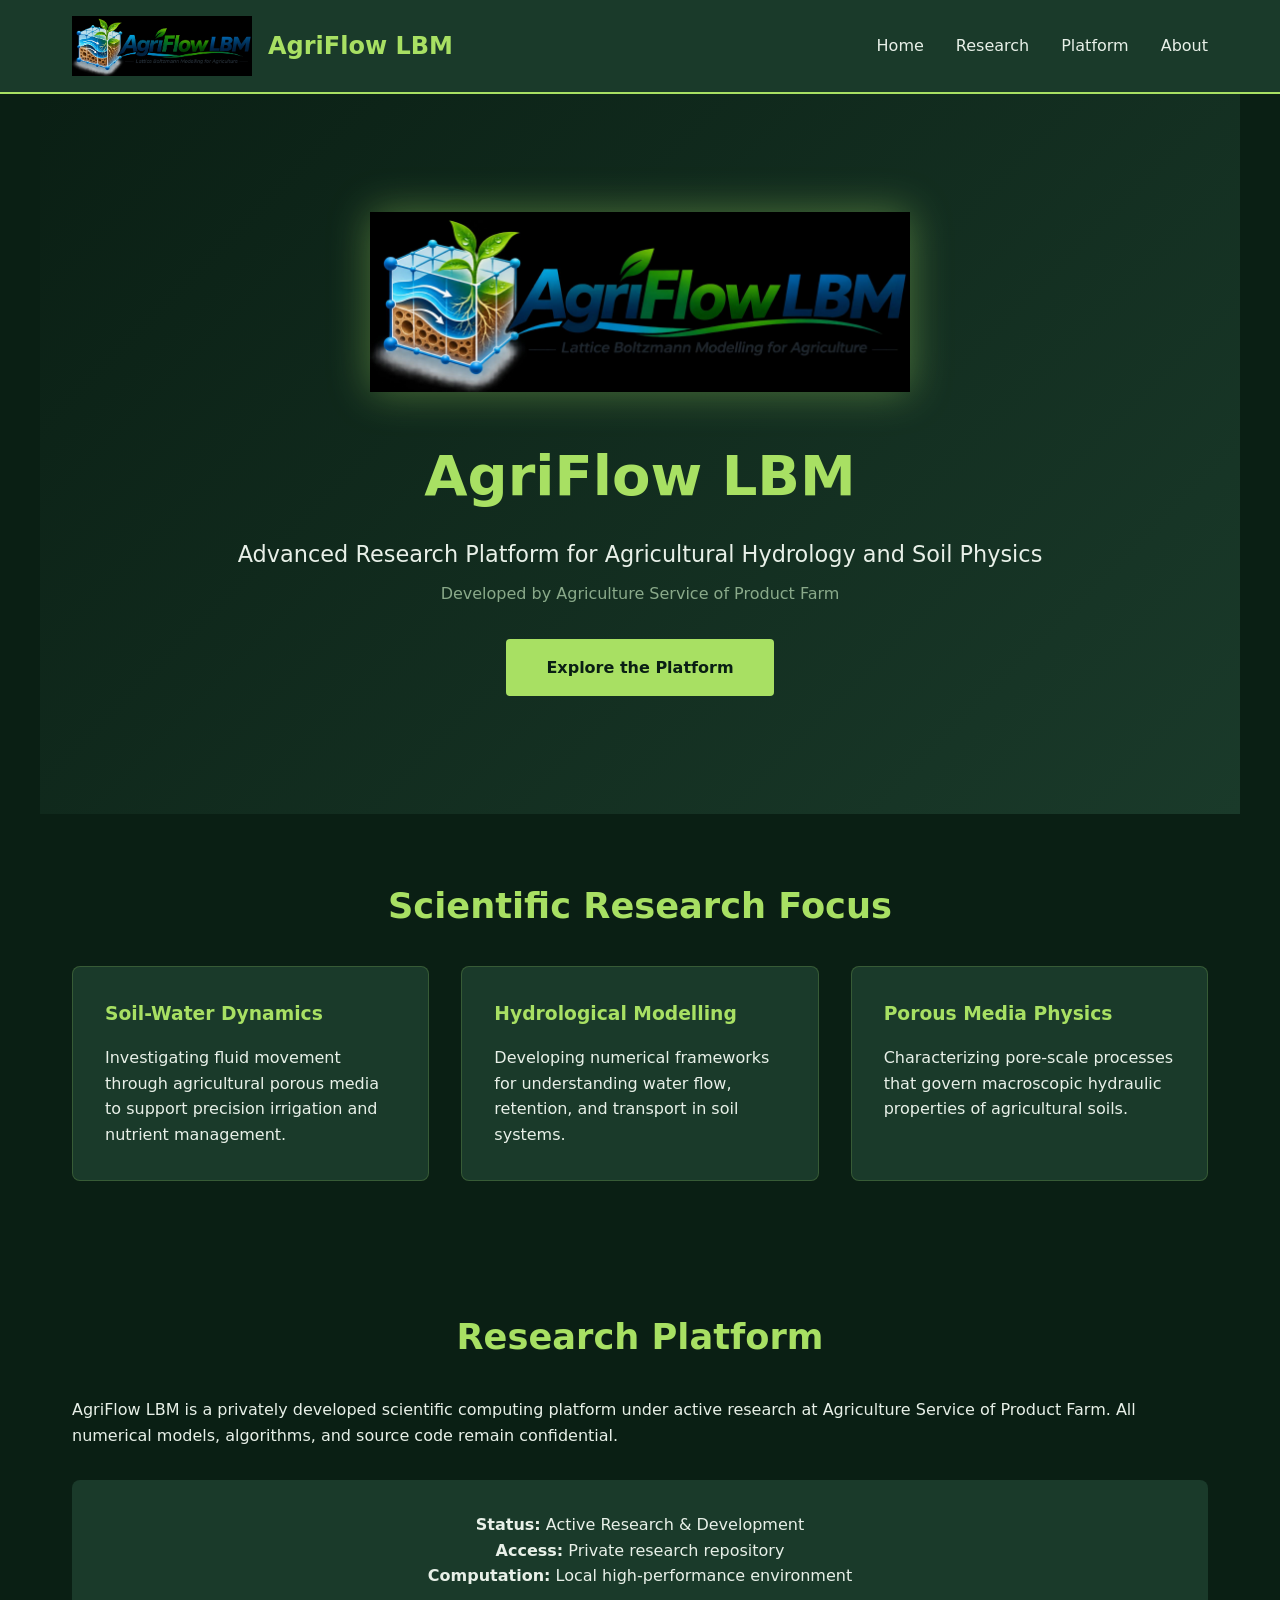
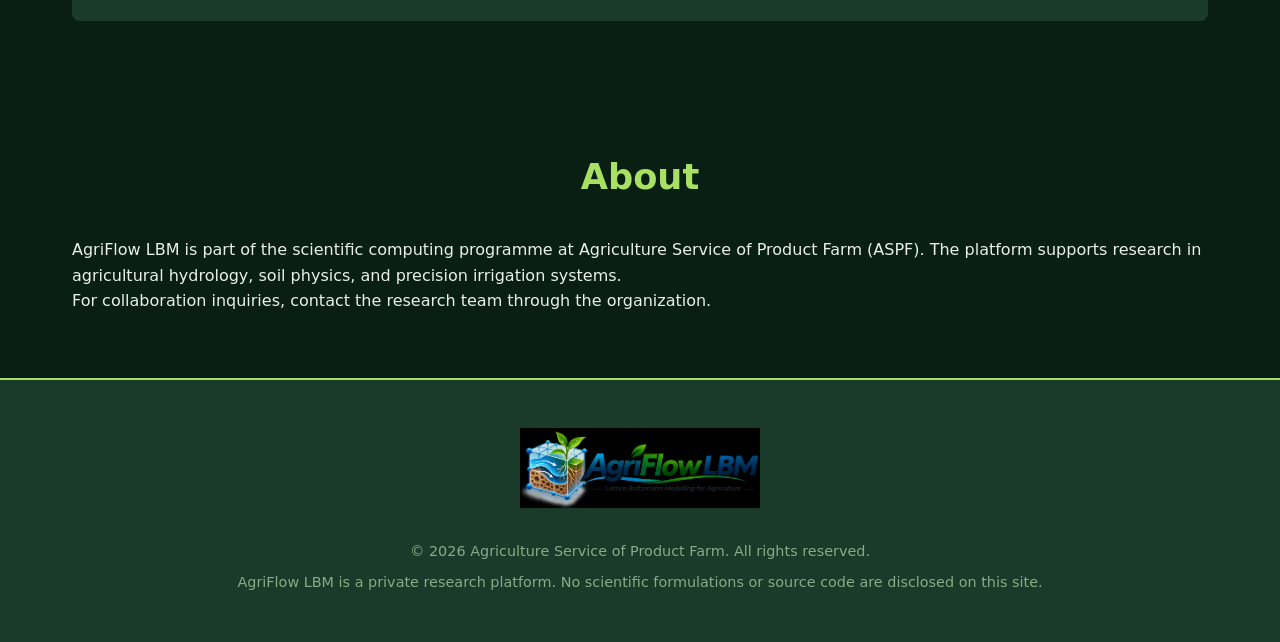
==== index.html @ 5c64d80b "Initial public research portal for AgriFlow LBM" ====
<!DOCTYPE html>
<html lang="en">
<head>
  <meta charset="UTF-8">
  <meta name="viewport" content="width=device-width, initial-scale=1.0">
  <title>AgriFlow LBM — Agricultural Hydrology Research Platform</title>
  <link rel="stylesheet" href="styles.css">
  <link rel="icon" type="image/png" href="logo.png">
</head>
<body>
  <header>
    <nav>
      <div class="logo-container">
        <img src="logo.png" alt="AgriFlow LBM Logo" class="logo">
        <span class="brand">AgriFlow LBM</span>
      </div>
      <ul>
        <li><a href="#home">Home</a></li>
        <li><a href="#research">Research</a></li>
        <li><a href="#platform">Platform</a></li>
        <li><a href="#about">About</a></li>
      </ul>
    </nav>
  </header>

  <section id="home" class="hero">
    <div class="hero-content">
      <img src="logo.png" alt="AgriFlow LBM" class="hero-logo">
      <h1>AgriFlow LBM</h1>
      <p class="tagline">Advanced Research Platform for Agricultural Hydrology and Soil Physics</p>
      <p class="subtitle">Developed by Agriculture Service of Product Farm</p>
      <a href="#platform" class="cta">Explore the Platform</a>
    </div>
  </section>

  <section id="research">
    <h2>Scientific Research Focus</h2>
    <div class="cards">
      <div class="card">
        <h3>Soil-Water Dynamics</h3>
        <p>Investigating fluid movement through agricultural porous media to support precision irrigation and nutrient management.</p>
      </div>
      <div class="card">
        <h3>Hydrological Modelling</h3>
        <p>Developing numerical frameworks for understanding water flow, retention, and transport in soil systems.</p>
      </div>
      <div class="card">
        <h3>Porous Media Physics</h3>
        <p>Characterizing pore-scale processes that govern macroscopic hydraulic properties of agricultural soils.</p>
      </div>
    </div>
  </section>

  <section id="platform">
    <h2>Research Platform</h2>
    <p>AgriFlow LBM is a privately developed scientific computing platform under active research at Agriculture Service of Product Farm. All numerical models, algorithms, and source code remain confidential.</p>
    <div class="status">
      <p><strong>Status:</strong> Active Research & Development</p>
      <p><strong>Access:</strong> Private research repository</p>
      <p><strong>Computation:</strong> Local high-performance environment</p>
    </div>
  </section>

  <section id="about">
    <h2>About</h2>
    <p>AgriFlow LBM is part of the scientific computing programme at Agriculture Service of Product Farm (ASPF). The platform supports research in agricultural hydrology, soil physics, and precision irrigation systems.</p>
    <p>For collaboration inquiries, contact the research team through the organization.</p>
  </section>

  <footer>
    <img src="logo.png" alt="ASPF" class="footer-logo">
    <p>&copy; 2026 Agriculture Service of Product Farm. All rights reserved.</p>
    <p>AgriFlow LBM is a private research platform. No scientific formulations or source code are disclosed on this site.</p>
  </footer>
</body>
</html>
---- styles.css ----
:root {
  --dark-green: #0a1f14;
  --mid-green: #1a3a2a;
  --lime: #a8e063;
  --lime-bright: #c8f07a;
  --text: #e8f0e8;
  --muted: #8aaa8a;
}

* { box-sizing: border-box; margin: 0; padding: 0; }

body {
  font-family: 'Segoe UI', system-ui, -apple-system, sans-serif;
  background: var(--dark-green);
  color: var(--text);
  line-height: 1.6;
}

header {
  background: var(--mid-green);
  position: sticky;
  top: 0;
  z-index: 100;
  border-bottom: 2px solid var(--lime);
}

nav {
  max-width: 1200px;
  margin: 0 auto;
  padding: 1rem 2rem;
  display: flex;
  justify-content: space-between;
  align-items: center;
}

.logo-container {
  display: flex;
  align-items: center;
  gap: 1rem;
}

.logo {
  height: 60px;
  width: auto;
}

.brand {
  font-size: 1.5rem;
  font-weight: 700;
  color: var(--lime);
}

nav ul {
  list-style: none;
  display: flex;
  gap: 2rem;
}

nav a {
  color: var(--text);
  text-decoration: none;
  font-weight: 500;
  transition: color 0.2s;
}

nav a:hover { color: var(--lime); }

.hero {
  min-height: 80vh;
  display: flex;
  align-items: center;
  justify-content: center;
  text-align: center;
  background: linear-gradient(135deg, var(--dark-green) 0%, var(--mid-green) 100%);
  padding: 4rem 2rem;
}

.hero-logo {
  height: 180px;
  width: auto;
  margin-bottom: 2rem;
  filter: drop-shadow(0 0 20px rgba(168, 224, 99, 0.4));
}

.hero h1 {
  font-size: 3.5rem;
  color: var(--lime);
  margin-bottom: 1rem;
}

.tagline {
  font-size: 1.4rem;
  margin-bottom: 0.5rem;
}

.subtitle {
  color: var(--muted);
  margin-bottom: 2rem;
}

.cta {
  display: inline-block;
  background: var(--lime);
  color: var(--dark-green);
  padding: 1rem 2.5rem;
  border-radius: 4px;
  text-decoration: none;
  font-weight: 700;
  transition: background 0.2s;
}

.cta:hover { background: var(--lime-bright); }

section {
  max-width: 1200px;
  margin: 0 auto;
  padding: 4rem 2rem;
}

h2 {
  font-size: 2.2rem;
  color: var(--lime);
  margin-bottom: 2rem;
  text-align: center;
}

.cards {
  display: grid;
  grid-template-columns: repeat(auto-fit, minmax(280px, 1fr));
  gap: 2rem;
}

.card {
  background: var(--mid-green);
  padding: 2rem;
  border-radius: 8px;
  border: 1px solid rgba(168, 224, 99, 0.2);
}

.card h3 {
  color: var(--lime);
  margin-bottom: 1rem;
}

.status {
  background: var(--mid-green);
  padding: 2rem;
  border-radius: 8px;
  text-align: center;
  margin-top: 2rem;
}

footer {
  background: var(--mid-green);
  text-align: center;
  padding: 3rem 2rem;
  border-top: 2px solid var(--lime);
}

.footer-logo {
  height: 80px;
  margin-bottom: 1rem;
}

footer p {
  color: var(--muted);
  font-size: 0.9rem;
  margin-top: 0.5rem;
}

@media (max-width: 768px) {
  .hero h1 { font-size: 2.2rem; }
  .hero-logo { height: 120px; }
  nav ul { gap: 1rem; }
}
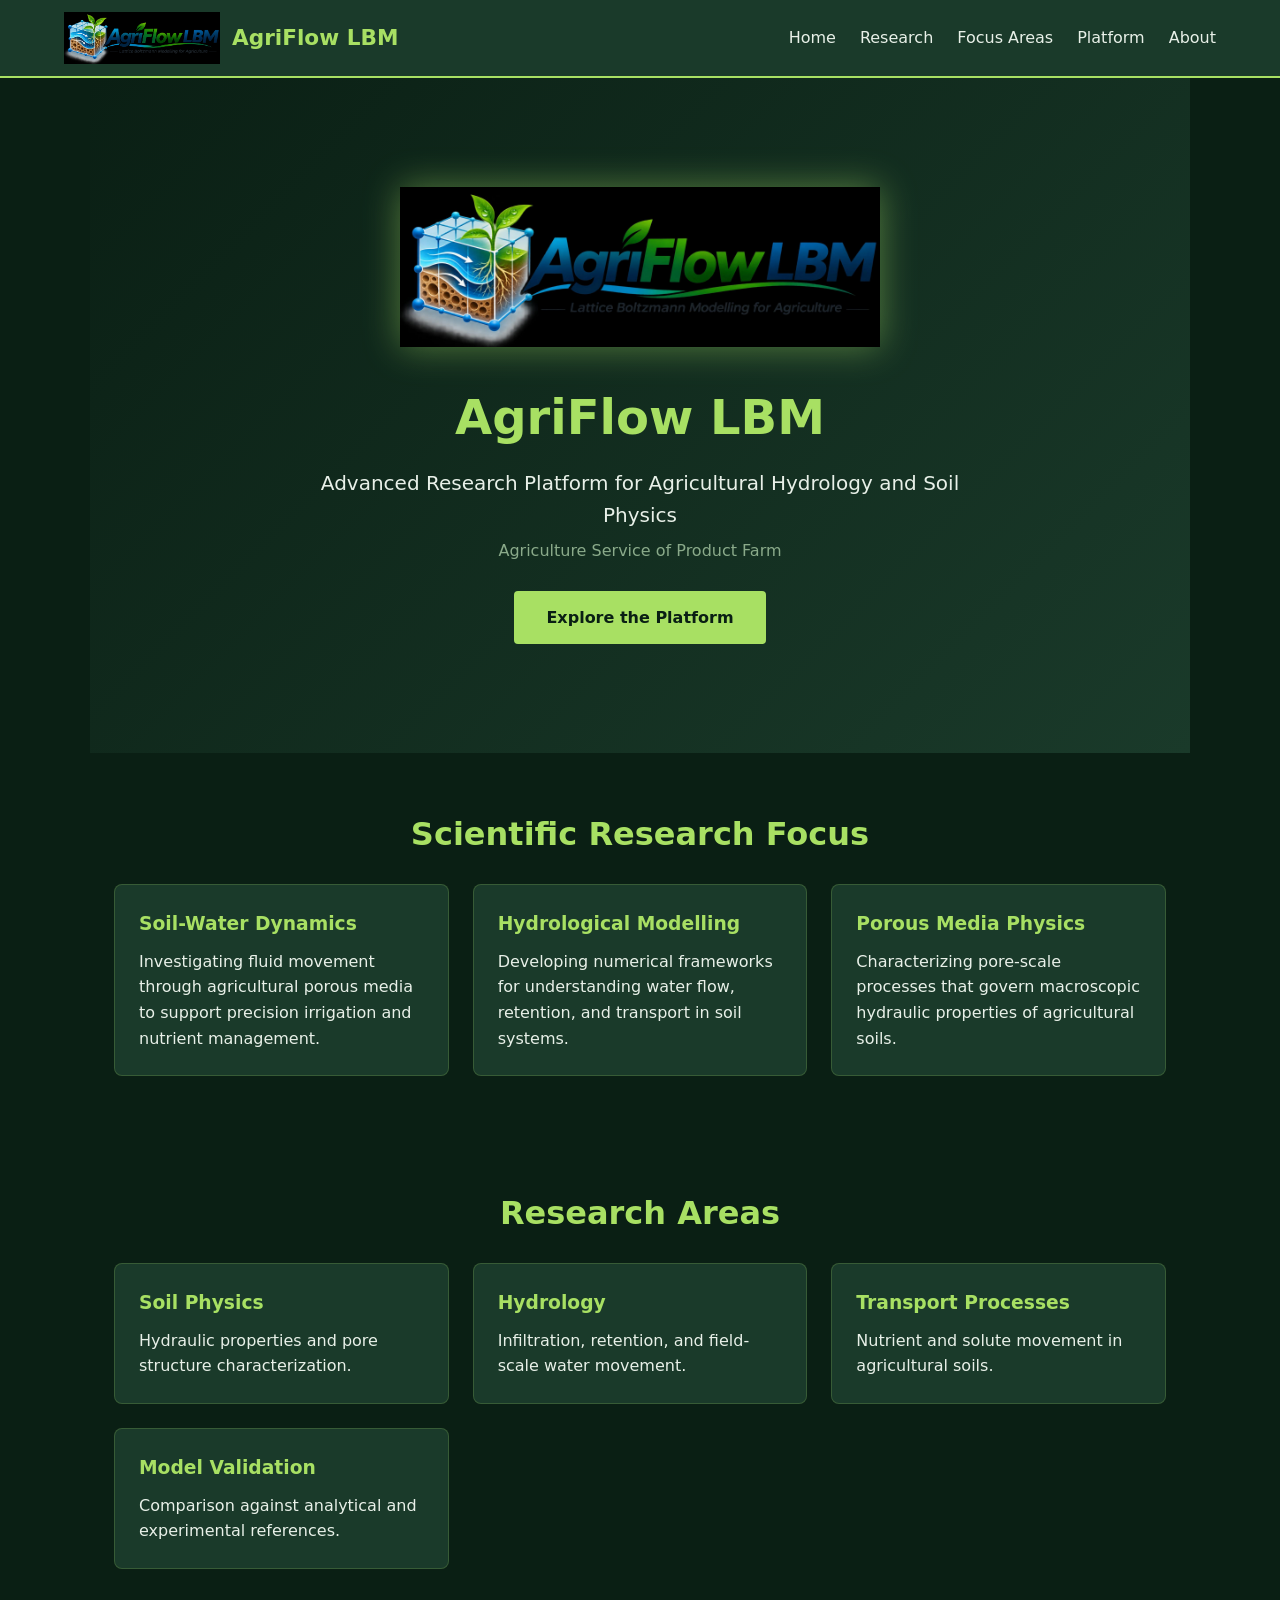
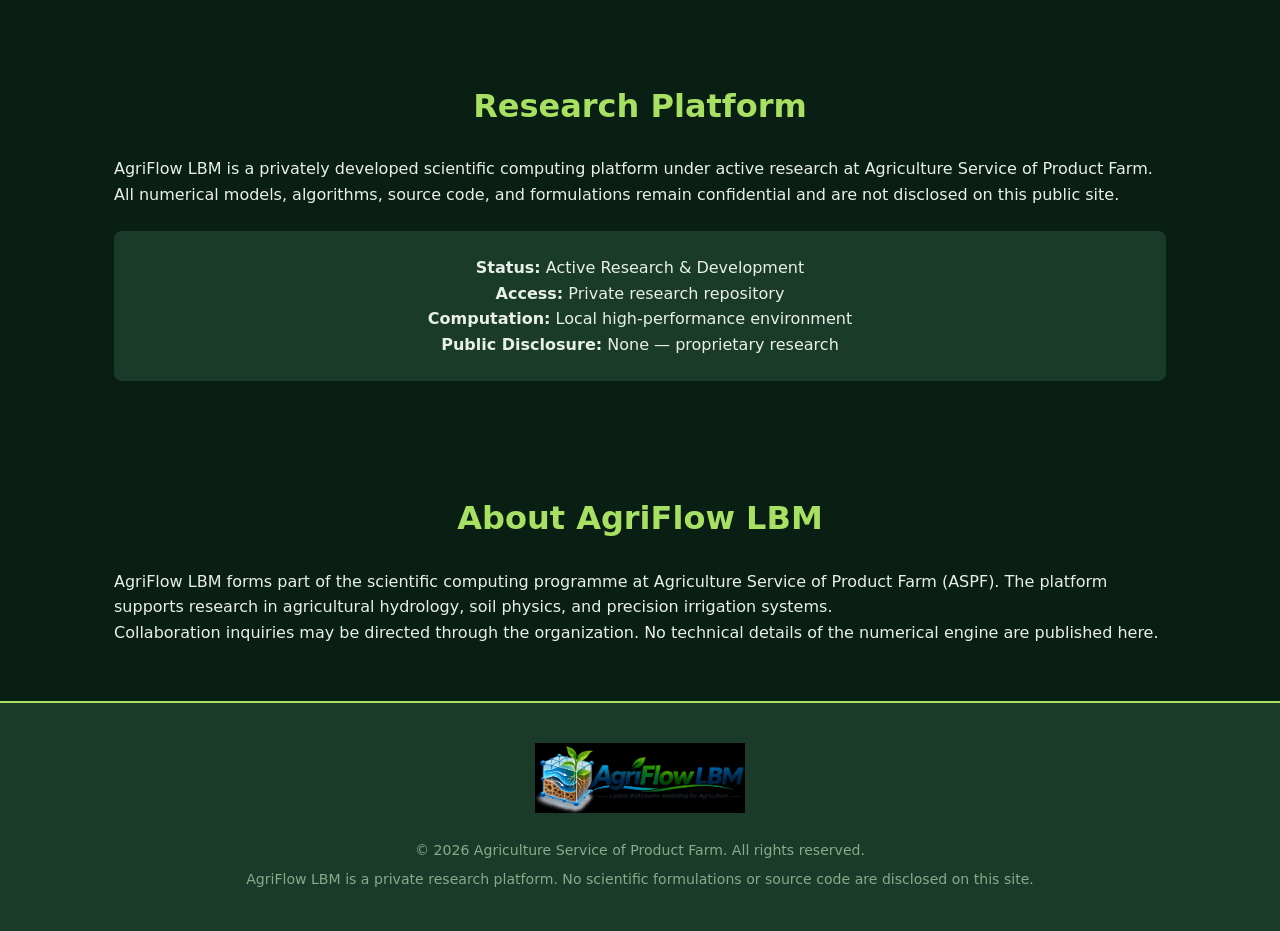
==== commit 90c38db2: "Improve public portal: more sections, mobile navigation, larger logo" ====
--- a/index.html
+++ b/index.html
@@ -3,6 +3,7 @@
 <head>
   <meta charset="UTF-8">
   <meta name="viewport" content="width=device-width, initial-scale=1.0">
+  <meta name="description" content="AgriFlow LBM — Advanced research platform for agricultural hydrology and soil physics by Agriculture Service of Product Farm.">
   <title>AgriFlow LBM — Agricultural Hydrology Research Platform</title>
   <link rel="stylesheet" href="styles.css">
   <link rel="icon" type="image/png" href="logo.png">
@@ -14,9 +15,11 @@
         <img src="logo.png" alt="AgriFlow LBM Logo" class="logo">
         <span class="brand">AgriFlow LBM</span>
       </div>
-      <ul>
+      <button class="menu-toggle" aria-label="Menu">☰</button>
+      <ul class="nav-links">
         <li><a href="#home">Home</a></li>
         <li><a href="#research">Research</a></li>
+        <li><a href="#areas">Focus Areas</a></li>
         <li><a href="#platform">Platform</a></li>
         <li><a href="#about">About</a></li>
       </ul>
@@ -28,7 +31,7 @@
       <img src="logo.png" alt="AgriFlow LBM" class="hero-logo">
       <h1>AgriFlow LBM</h1>
       <p class="tagline">Advanced Research Platform for Agricultural Hydrology and Soil Physics</p>
-      <p class="subtitle">Developed by Agriculture Service of Product Farm</p>
+      <p class="subtitle">Agriculture Service of Product Farm</p>
       <a href="#platform" class="cta">Explore the Platform</a>
     </div>
   </section>
@@ -51,26 +54,43 @@
     </div>
   </section>
 
+  <section id="areas">
+    <h2>Research Areas</h2>
+    <div class="areas-grid">
+      <div class="area"><h3>Soil Physics</h3><p>Hydraulic properties and pore structure characterization.</p></div>
+      <div class="area"><h3>Hydrology</h3><p>Infiltration, retention, and field-scale water movement.</p></div>
+      <div class="area"><h3>Transport Processes</h3><p>Nutrient and solute movement in agricultural soils.</p></div>
+      <div class="area"><h3>Model Validation</h3><p>Comparison against analytical and experimental references.</p></div>
+    </div>
+  </section>
+
   <section id="platform">
     <h2>Research Platform</h2>
-    <p>AgriFlow LBM is a privately developed scientific computing platform under active research at Agriculture Service of Product Farm. All numerical models, algorithms, and source code remain confidential.</p>
+    <p>AgriFlow LBM is a privately developed scientific computing platform under active research at Agriculture Service of Product Farm. All numerical models, algorithms, source code, and formulations remain confidential and are not disclosed on this public site.</p>
     <div class="status">
       <p><strong>Status:</strong> Active Research & Development</p>
       <p><strong>Access:</strong> Private research repository</p>
       <p><strong>Computation:</strong> Local high-performance environment</p>
+      <p><strong>Public Disclosure:</strong> None — proprietary research</p>
     </div>
   </section>
 
   <section id="about">
-    <h2>About</h2>
-    <p>AgriFlow LBM is part of the scientific computing programme at Agriculture Service of Product Farm (ASPF). The platform supports research in agricultural hydrology, soil physics, and precision irrigation systems.</p>
-    <p>For collaboration inquiries, contact the research team through the organization.</p>
+    <h2>About AgriFlow LBM</h2>
+    <p>AgriFlow LBM forms part of the scientific computing programme at Agriculture Service of Product Farm (ASPF). The platform supports research in agricultural hydrology, soil physics, and precision irrigation systems.</p>
+    <p>Collaboration inquiries may be directed through the organization. No technical details of the numerical engine are published here.</p>
   </section>
 
   <footer>
-    <img src="logo.png" alt="ASPF" class="footer-logo">
+    <img src="logo.png" alt="ASPF AgriFlow LBM" class="footer-logo">
     <p>&copy; 2026 Agriculture Service of Product Farm. All rights reserved.</p>
     <p>AgriFlow LBM is a private research platform. No scientific formulations or source code are disclosed on this site.</p>
   </footer>
+
+  <script>
+    document.querySelector('.menu-toggle').addEventListener('click', function() {
+      document.querySelector('.nav-links').classList.toggle('active');
+    });
+  </script>
 </body>
 </html>
--- a/styles.css
+++ b/styles.css
@@ -27,7 +27,7 @@
 nav {
   max-width: 1200px;
   margin: 0 auto;
-  padding: 1rem 2rem;
+  padding: 0.75rem 1.5rem;
   display: flex;
   justify-content: space-between;
   align-items: center;
@@ -36,24 +36,33 @@
 .logo-container {
   display: flex;
   align-items: center;
-  gap: 1rem;
+  gap: 0.75rem;
 }
 
 .logo {
-  height: 60px;
+  height: 52px;
   width: auto;
 }
 
 .brand {
-  font-size: 1.5rem;
+  font-size: 1.35rem;
   font-weight: 700;
   color: var(--lime);
 }
 
-nav ul {
+.menu-toggle {
+  display: none;
+  background: none;
+  border: none;
+  color: var(--lime);
+  font-size: 1.6rem;
+  cursor: pointer;
+}
+
+.nav-links {
   list-style: none;
   display: flex;
-  gap: 2rem;
+  gap: 1.5rem;
 }
 
 nav a {
@@ -66,43 +75,46 @@
 nav a:hover { color: var(--lime); }
 
 .hero {
-  min-height: 80vh;
+  min-height: 75vh;
   display: flex;
   align-items: center;
   justify-content: center;
   text-align: center;
   background: linear-gradient(135deg, var(--dark-green) 0%, var(--mid-green) 100%);
-  padding: 4rem 2rem;
+  padding: 3rem 1.5rem;
 }
 
 .hero-logo {
-  height: 180px;
+  height: 160px;
   width: auto;
-  margin-bottom: 2rem;
-  filter: drop-shadow(0 0 20px rgba(168, 224, 99, 0.4));
+  margin-bottom: 1.5rem;
+  filter: drop-shadow(0 0 18px rgba(168, 224, 99, 0.45));
 }
 
 .hero h1 {
-  font-size: 3.5rem;
+  font-size: 3rem;
   color: var(--lime);
-  margin-bottom: 1rem;
+  margin-bottom: 0.75rem;
 }
 
 .tagline {
-  font-size: 1.4rem;
-  margin-bottom: 0.5rem;
+  font-size: 1.25rem;
+  margin-bottom: 0.4rem;
+  max-width: 640px;
+  margin-left: auto;
+  margin-right: auto;
 }
 
 .subtitle {
   color: var(--muted);
-  margin-bottom: 2rem;
+  margin-bottom: 1.75rem;
 }
 
 .cta {
   display: inline-block;
   background: var(--lime);
   color: var(--dark-green);
-  padding: 1rem 2.5rem;
+  padding: 0.85rem 2rem;
   border-radius: 4px;
   text-decoration: none;
   font-weight: 700;
@@ -112,64 +124,76 @@
 .cta:hover { background: var(--lime-bright); }
 
 section {
-  max-width: 1200px;
+  max-width: 1100px;
   margin: 0 auto;
-  padding: 4rem 2rem;
+  padding: 3.5rem 1.5rem;
 }
 
 h2 {
-  font-size: 2.2rem;
+  font-size: 2rem;
   color: var(--lime);
-  margin-bottom: 2rem;
+  margin-bottom: 1.5rem;
   text-align: center;
 }
 
-.cards {
+.cards, .areas-grid {
   display: grid;
-  grid-template-columns: repeat(auto-fit, minmax(280px, 1fr));
-  gap: 2rem;
+  grid-template-columns: repeat(auto-fit, minmax(260px, 1fr));
+  gap: 1.5rem;
 }
 
-.card {
+.card, .area {
   background: var(--mid-green);
-  padding: 2rem;
+  padding: 1.5rem;
   border-radius: 8px;
   border: 1px solid rgba(168, 224, 99, 0.2);
 }
 
-.card h3 {
+.card h3, .area h3 {
   color: var(--lime);
-  margin-bottom: 1rem;
+  margin-bottom: 0.6rem;
 }
 
 .status {
   background: var(--mid-green);
-  padding: 2rem;
+  padding: 1.5rem;
   border-radius: 8px;
   text-align: center;
-  margin-top: 2rem;
+  margin-top: 1.5rem;
 }
 
 footer {
   background: var(--mid-green);
   text-align: center;
-  padding: 3rem 2rem;
+  padding: 2.5rem 1.5rem;
   border-top: 2px solid var(--lime);
 }
 
 .footer-logo {
-  height: 80px;
-  margin-bottom: 1rem;
+  height: 70px;
+  margin-bottom: 0.75rem;
 }
 
 footer p {
   color: var(--muted);
-  font-size: 0.9rem;
-  margin-top: 0.5rem;
+  font-size: 0.88rem;
+  margin-top: 0.4rem;
 }
 
 @media (max-width: 768px) {
-  .hero h1 { font-size: 2.2rem; }
+  .hero h1 { font-size: 2.1rem; }
   .hero-logo { height: 120px; }
-  nav ul { gap: 1rem; }
+  .menu-toggle { display: block; }
+  .nav-links {
+    display: none;
+    position: absolute;
+    top: 100%;
+    left: 0;
+    right: 0;
+    background: var(--mid-green);
+    flex-direction: column;
+    padding: 1rem;
+    border-bottom: 2px solid var(--lime);
+  }
+  .nav-links.active { display: flex; }
 }
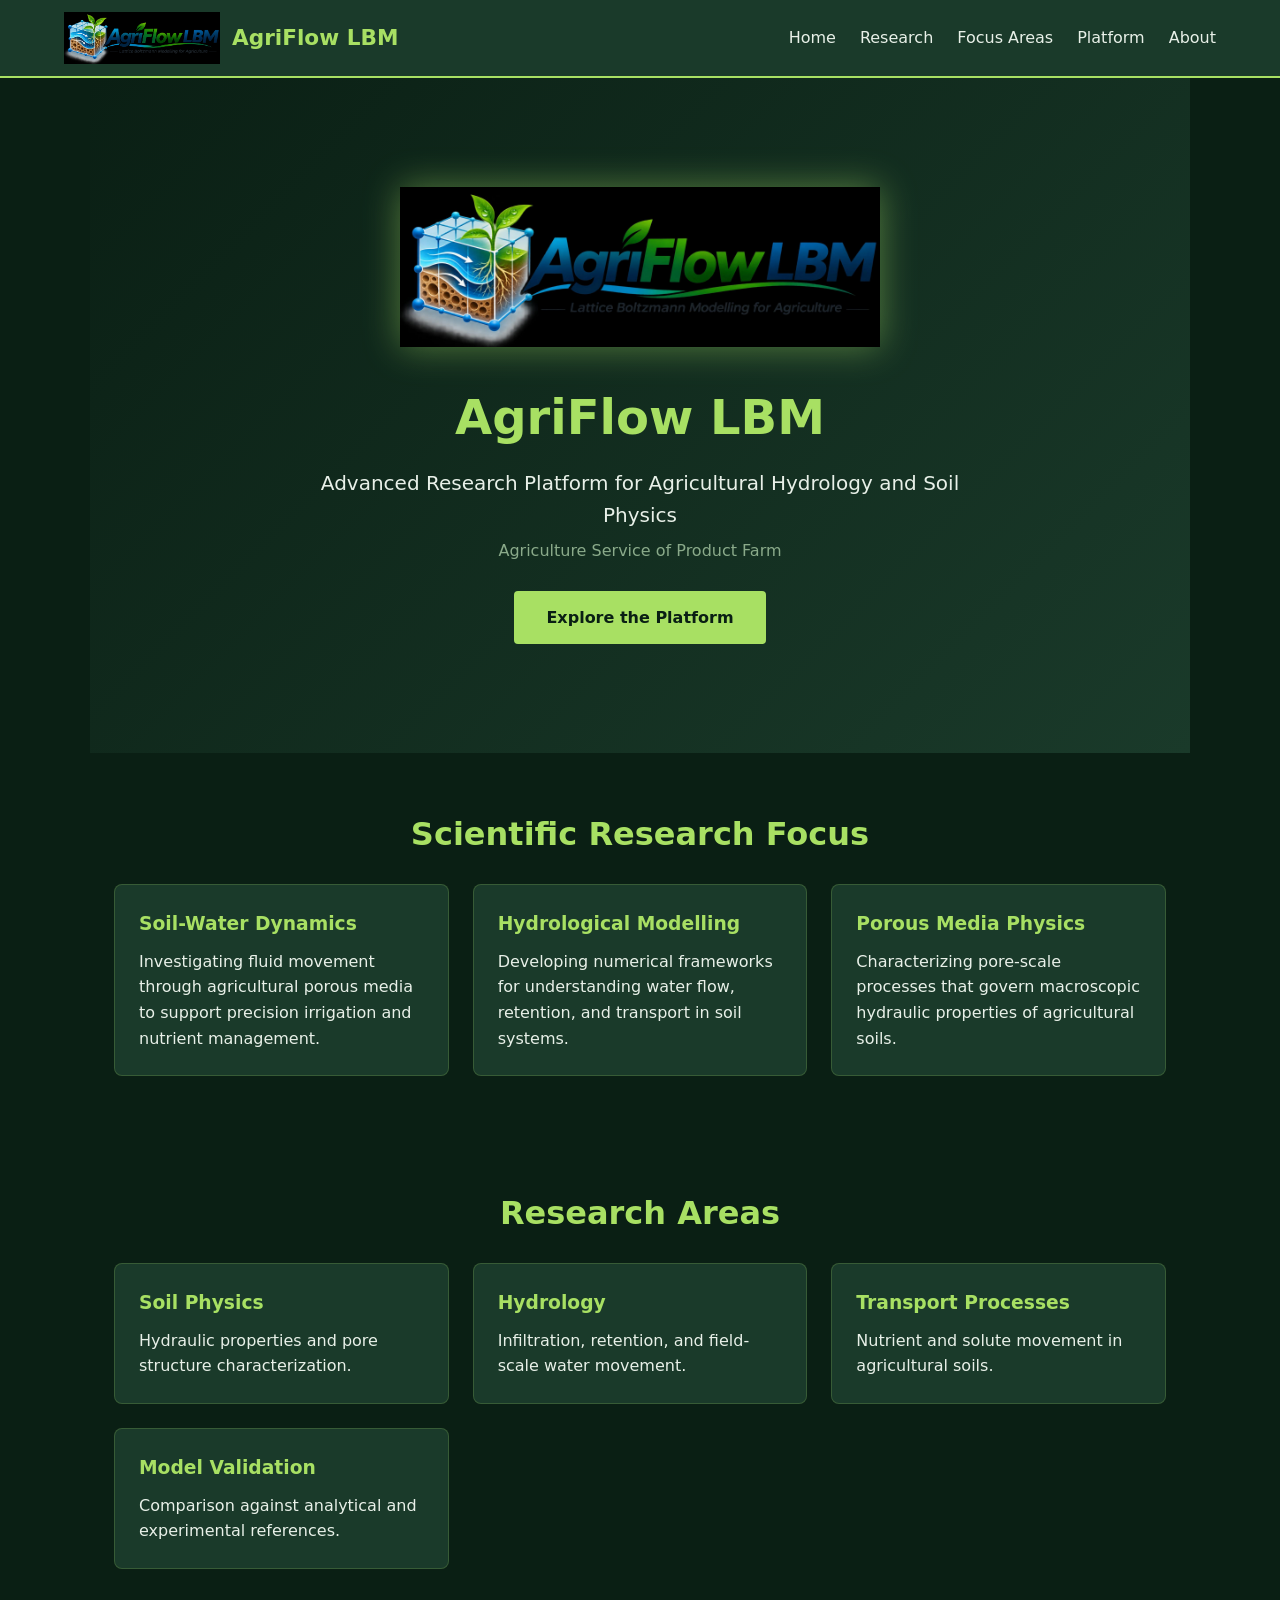
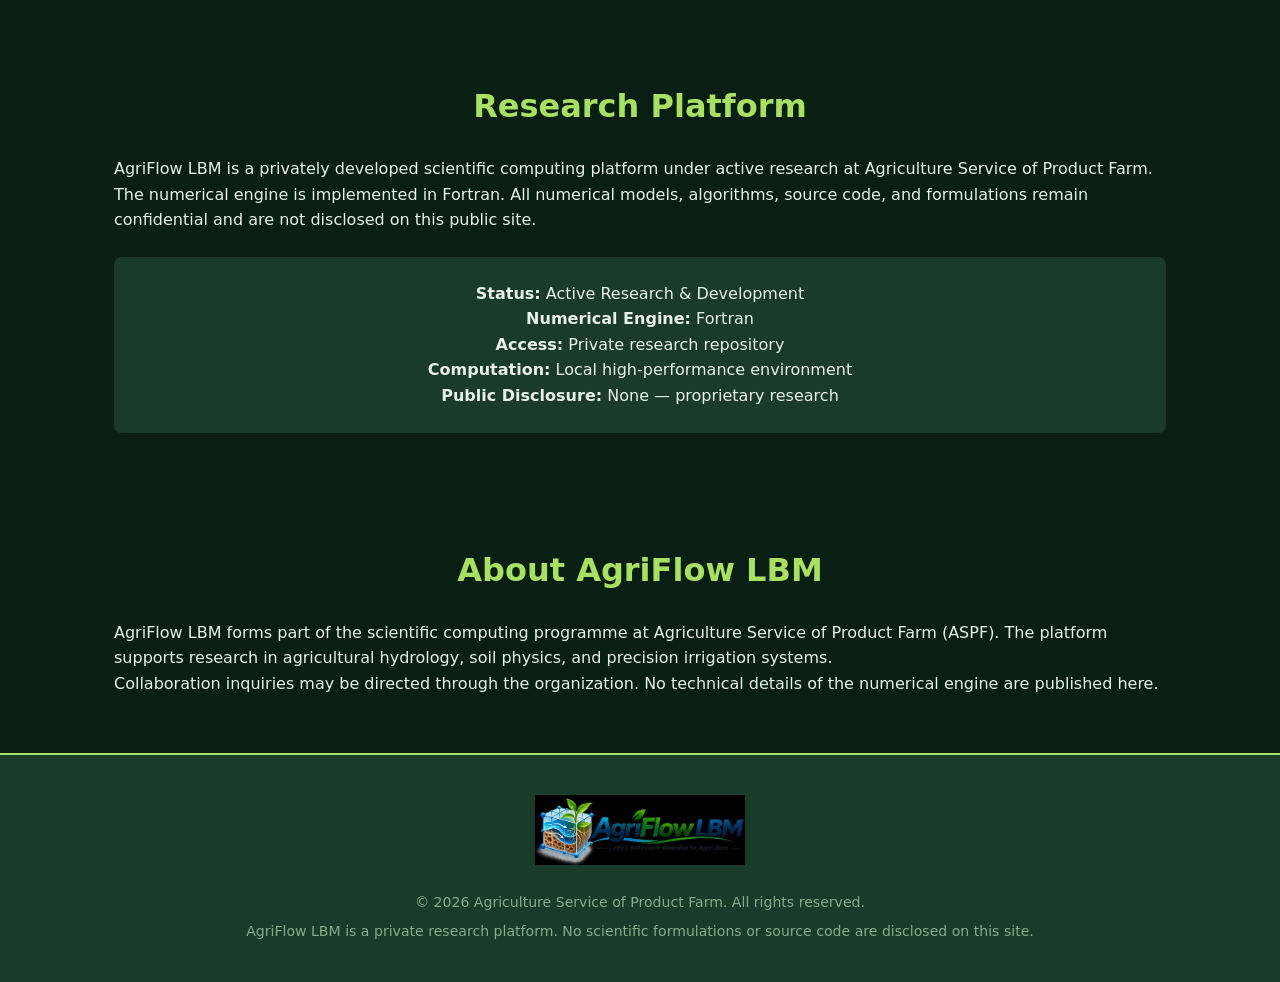
==== commit d12e836c: "Note Fortran numerical engine on public portal" ====
--- a/index.html
+++ b/index.html
@@ -66,9 +66,10 @@
 
   <section id="platform">
     <h2>Research Platform</h2>
-    <p>AgriFlow LBM is a privately developed scientific computing platform under active research at Agriculture Service of Product Farm. All numerical models, algorithms, source code, and formulations remain confidential and are not disclosed on this public site.</p>
+    <p>AgriFlow LBM is a privately developed scientific computing platform under active research at Agriculture Service of Product Farm. The numerical engine is implemented in Fortran. All numerical models, algorithms, source code, and formulations remain confidential and are not disclosed on this public site.</p>
     <div class="status">
       <p><strong>Status:</strong> Active Research & Development</p>
+      <p><strong>Numerical Engine:</strong> Fortran</p>
       <p><strong>Access:</strong> Private research repository</p>
       <p><strong>Computation:</strong> Local high-performance environment</p>
       <p><strong>Public Disclosure:</strong> None — proprietary research</p>
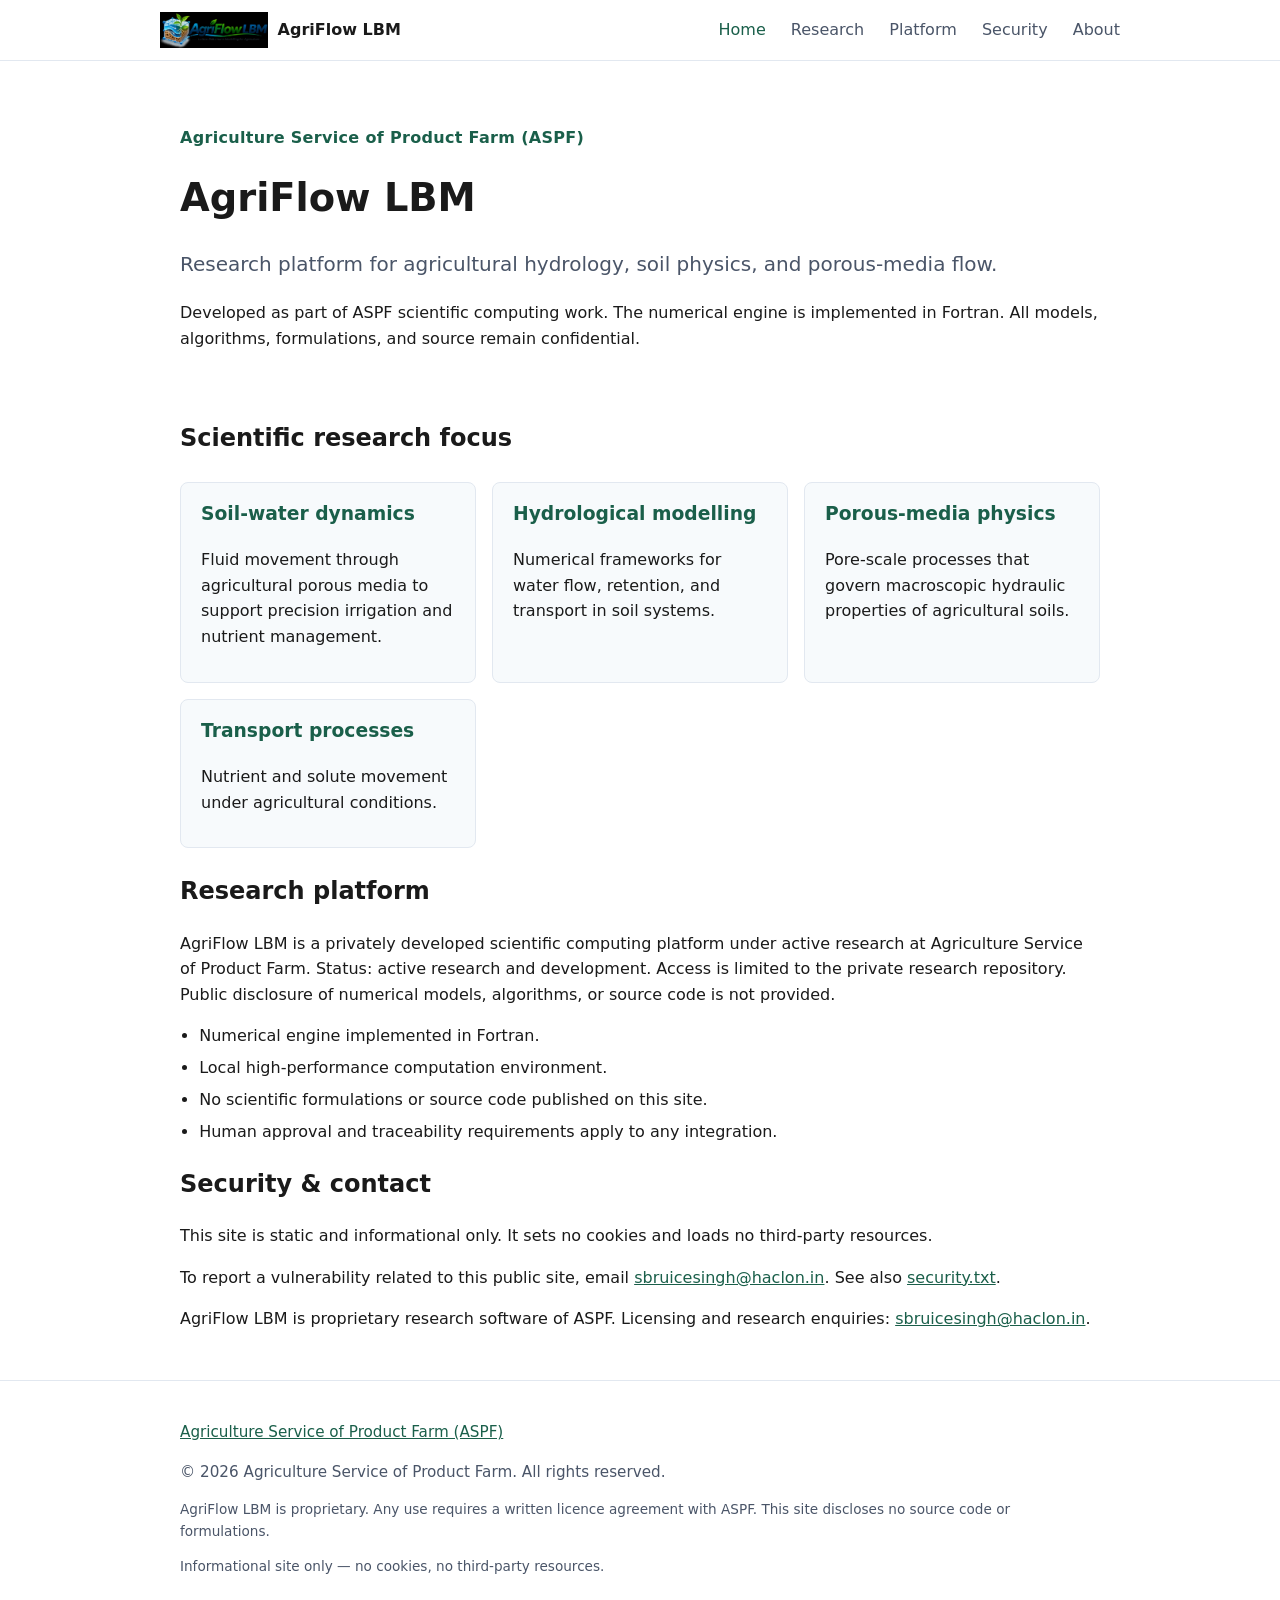
==== commit 6470ef73: "Upgrade public site to high-security static layout matching AUDP-ECM/DSP style: CSP, security.txt, s" ====
--- a/index.html
+++ b/index.html
@@ -1,97 +1,83 @@
-<!DOCTYPE html>
+<!doctype html>
 <html lang="en">
 <head>
-  <meta charset="UTF-8">
-  <meta name="viewport" content="width=device-width, initial-scale=1.0">
-  <meta name="description" content="AgriFlow LBM — Advanced research platform for agricultural hydrology and soil physics by Agriculture Service of Product Farm.">
-  <title>AgriFlow LBM — Agricultural Hydrology Research Platform</title>
-  <link rel="stylesheet" href="styles.css">
-  <link rel="icon" type="image/png" href="logo.png">
+  <meta charset="utf-8">
+  <meta name="viewport" content="width=device-width, initial-scale=1">
+  <meta http-equiv="Content-Security-Policy" content="default-src 'none'; style-src 'self'; img-src 'self'; script-src 'self'; base-uri 'none'; form-action 'none'; frame-ancestors 'none'">
+  <meta name="referrer" content="strict-origin-when-cross-origin">
+  <title>AgriFlow LBM — Agricultural Hydrology Research Platform | ASPF</title>
+  <meta name="description" content="AgriFlow LBM by Agriculture Service of Product Farm (ASPF): research platform for agricultural hydrology, soil physics, and porous-media flow. Proprietary; no source or formulations disclosed.">
+  <meta name="author" content="Agriculture Service of Product Farm">
+  <meta name="robots" content="index, follow">
+  <meta name="theme-color" content="#1a5f4a">
+  <link rel="canonical" href="https://agriculture-service-of-product-farm.github.io/AgriFlow-LBM-Website/">
+  <link rel="icon" href="logo.png" type="image/png">
+  <link rel="stylesheet" href="style.css">
 </head>
 <body>
-  <header>
-    <nav>
-      <div class="logo-container">
-        <img src="logo.png" alt="AgriFlow LBM Logo" class="logo">
-        <span class="brand">AgriFlow LBM</span>
-      </div>
-      <button class="menu-toggle" aria-label="Menu">☰</button>
-      <ul class="nav-links">
-        <li><a href="#home">Home</a></li>
-        <li><a href="#research">Research</a></li>
-        <li><a href="#areas">Focus Areas</a></li>
-        <li><a href="#platform">Platform</a></li>
-        <li><a href="#about">About</a></li>
-      </ul>
-    </nav>
+  <a class="skip" href="#main">Skip to content</a>
+  <header class="top">
+    <div class="wrap bar">
+      <a class="brand" href="index.html" aria-label="AgriFlow LBM home">
+        <img src="logo.png" alt="AgriFlow LBM logo" class="brand-logo" height="36">
+        <span>AgriFlow LBM</span>
+      </a>
+      <nav id="site-nav" aria-label="Main">
+        <a href="index.html" aria-current="page">Home</a>
+        <a href="#research">Research</a>
+        <a href="#platform">Platform</a>
+        <a href="security.html">Security</a>
+        <a href="about.html">About</a>
+      </nav>
+    </div>
   </header>
 
-  <section id="home" class="hero">
-    <div class="hero-content">
-      <img src="logo.png" alt="AgriFlow LBM" class="hero-logo">
-      <h1>AgriFlow LBM</h1>
-      <p class="tagline">Advanced Research Platform for Agricultural Hydrology and Soil Physics</p>
-      <p class="subtitle">Agriculture Service of Product Farm</p>
-      <a href="#platform" class="cta">Explore the Platform</a>
+  <main id="main">
+    <section class="hero">
+      <div class="wrap">
+        <p class="eyebrow">Agriculture Service of Product Farm (ASPF)</p>
+        <h1>AgriFlow LBM</h1>
+        <p class="lead">Research platform for agricultural hydrology, soil physics, and porous-media flow.</p>
+        <p>Developed as part of ASPF scientific computing work. The numerical engine is implemented in Fortran. All models, algorithms, formulations, and source remain confidential.</p>
+      </div>
+    </section>
+
+    <section id="research" class="wrap">
+      <h2>Scientific research focus</h2>
+      <div class="grid">
+        <div class="card"><h3>Soil-water dynamics</h3><p>Fluid movement through agricultural porous media to support precision irrigation and nutrient management.</p></div>
+        <div class="card"><h3>Hydrological modelling</h3><p>Numerical frameworks for water flow, retention, and transport in soil systems.</p></div>
+        <div class="card"><h3>Porous-media physics</h3><p>Pore-scale processes that govern macroscopic hydraulic properties of agricultural soils.</p></div>
+        <div class="card"><h3>Transport processes</h3><p>Nutrient and solute movement under agricultural conditions.</p></div>
+      </div>
+    </section>
+
+    <section id="platform" class="wrap">
+      <h2>Research platform</h2>
+      <p>AgriFlow LBM is a privately developed scientific computing platform under active research at Agriculture Service of Product Farm. Status: active research and development. Access is limited to the private research repository. Public disclosure of numerical models, algorithms, or source code is not provided.</p>
+      <ul class="checks">
+        <li>Numerical engine implemented in Fortran.</li>
+        <li>Local high-performance computation environment.</li>
+        <li>No scientific formulations or source code published on this site.</li>
+        <li>Human approval and traceability requirements apply to any integration.</li>
+      </ul>
+    </section>
+
+    <section class="wrap">
+      <h2>Security & contact</h2>
+      <p>This site is static and informational only. It sets no cookies and loads no third-party resources.</p>
+      <p>To report a vulnerability related to this public site, email <a href="mailto:sbruicesingh@haclon.in">sbruicesingh@haclon.in</a>. See also <a href=".well-known/security.txt">security.txt</a>.</p>
+      <p>AgriFlow LBM is proprietary research software of ASPF. Licensing and research enquiries: <a href="mailto:sbruicesingh@haclon.in">sbruicesingh@haclon.in</a>.</p>
+    </section>
+  </main>
+
+  <footer class="foot">
+    <div class="wrap">
+      <p><a href="about.html">Agriculture Service of Product Farm (ASPF)</a></p>
+      <p>© 2026 Agriculture Service of Product Farm. All rights reserved.</p>
+      <p class="small">AgriFlow LBM is proprietary. Any use requires a written licence agreement with ASPF. This site discloses no source code or formulations.</p>
+      <p class="small">Informational site only — no cookies, no third-party resources.</p>
     </div>
-  </section>
-
-  <section id="research">
-    <h2>Scientific Research Focus</h2>
-    <div class="cards">
-      <div class="card">
-        <h3>Soil-Water Dynamics</h3>
-        <p>Investigating fluid movement through agricultural porous media to support precision irrigation and nutrient management.</p>
-      </div>
-      <div class="card">
-        <h3>Hydrological Modelling</h3>
-        <p>Developing numerical frameworks for understanding water flow, retention, and transport in soil systems.</p>
-      </div>
-      <div class="card">
-        <h3>Porous Media Physics</h3>
-        <p>Characterizing pore-scale processes that govern macroscopic hydraulic properties of agricultural soils.</p>
-      </div>
-    </div>
-  </section>
-
-  <section id="areas">
-    <h2>Research Areas</h2>
-    <div class="areas-grid">
-      <div class="area"><h3>Soil Physics</h3><p>Hydraulic properties and pore structure characterization.</p></div>
-      <div class="area"><h3>Hydrology</h3><p>Infiltration, retention, and field-scale water movement.</p></div>
-      <div class="area"><h3>Transport Processes</h3><p>Nutrient and solute movement in agricultural soils.</p></div>
-      <div class="area"><h3>Model Validation</h3><p>Comparison against analytical and experimental references.</p></div>
-    </div>
-  </section>
-
-  <section id="platform">
-    <h2>Research Platform</h2>
-    <p>AgriFlow LBM is a privately developed scientific computing platform under active research at Agriculture Service of Product Farm. The numerical engine is implemented in Fortran. All numerical models, algorithms, source code, and formulations remain confidential and are not disclosed on this public site.</p>
-    <div class="status">
-      <p><strong>Status:</strong> Active Research & Development</p>
-      <p><strong>Numerical Engine:</strong> Fortran</p>
-      <p><strong>Access:</strong> Private research repository</p>
-      <p><strong>Computation:</strong> Local high-performance environment</p>
-      <p><strong>Public Disclosure:</strong> None — proprietary research</p>
-    </div>
-  </section>
-
-  <section id="about">
-    <h2>About AgriFlow LBM</h2>
-    <p>AgriFlow LBM forms part of the scientific computing programme at Agriculture Service of Product Farm (ASPF). The platform supports research in agricultural hydrology, soil physics, and precision irrigation systems.</p>
-    <p>Collaboration inquiries may be directed through the organization. No technical details of the numerical engine are published here.</p>
-  </section>
-
-  <footer>
-    <img src="logo.png" alt="ASPF AgriFlow LBM" class="footer-logo">
-    <p>&copy; 2026 Agriculture Service of Product Farm. All rights reserved.</p>
-    <p>AgriFlow LBM is a private research platform. No scientific formulations or source code are disclosed on this site.</p>
   </footer>
-
-  <script>
-    document.querySelector('.menu-toggle').addEventListener('click', function() {
-      document.querySelector('.nav-links').classList.toggle('active');
-    });
-  </script>
 </body>
 </html>
--- a/style.css
+++ b/style.css
@@ -0,0 +1,37 @@
+:root {
+  --bg: #ffffff;
+  --text: #1a1a1a;
+  --muted: #4a5568;
+  --accent: #1a5f4a;
+  --border: #e2e8f0;
+  --card: #f7fafc;
+}
+* { box-sizing: border-box; }
+body { margin: 0; font-family: system-ui, -apple-system, Segoe UI, Roboto, sans-serif; line-height: 1.6; color: var(--text); background: var(--bg); }
+.skip { position: absolute; left: -9999px; }
+.skip:focus { position: static; padding: 0.5rem; background: #000; color: #fff; }
+.wrap { max-width: 960px; margin: 0 auto; padding: 0 1.25rem; }
+.top { border-bottom: 1px solid var(--border); }
+.bar { display: flex; align-items: center; justify-content: space-between; padding: 0.75rem 0; }
+.brand { display: flex; align-items: center; gap: 0.6rem; text-decoration: none; color: var(--text); font-weight: 600; }
+.brand-logo { height: 36px; width: auto; }
+nav a { margin-left: 1.25rem; color: var(--muted); text-decoration: none; }
+nav a[aria-current="page"], nav a:hover { color: var(--accent); }
+.hero { padding: 3rem 0 2rem; }
+.eyebrow { color: var(--accent); font-weight: 600; letter-spacing: 0.02em; }
+h1 { font-size: 2.4rem; margin: 0.25rem 0; }
+.lead { font-size: 1.25rem; color: var(--muted); }
+.grid { display: grid; grid-template-columns: repeat(auto-fit, minmax(220px, 1fr)); gap: 1rem; margin: 1.5rem 0; }
+.card { background: var(--card); border: 1px solid var(--border); border-radius: 8px; padding: 1rem 1.25rem; }
+.card h3 { margin-top: 0; color: var(--accent); }
+.checks { padding-left: 1.2rem; }
+.checks li { margin: 0.4rem 0; }
+.foot { border-top: 1px solid var(--border); margin-top: 3rem; padding: 1.5rem 0; color: var(--muted); font-size: 0.95rem; }
+.small { font-size: 0.85rem; }
+.doc { padding: 2rem 0; }
+a { color: var(--accent); }
+@media (max-width: 640px) {
+  .bar { flex-direction: column; align-items: flex-start; gap: 0.5rem; }
+  nav a { margin-left: 0; margin-right: 1rem; }
+  h1 { font-size: 1.8rem; }
+}
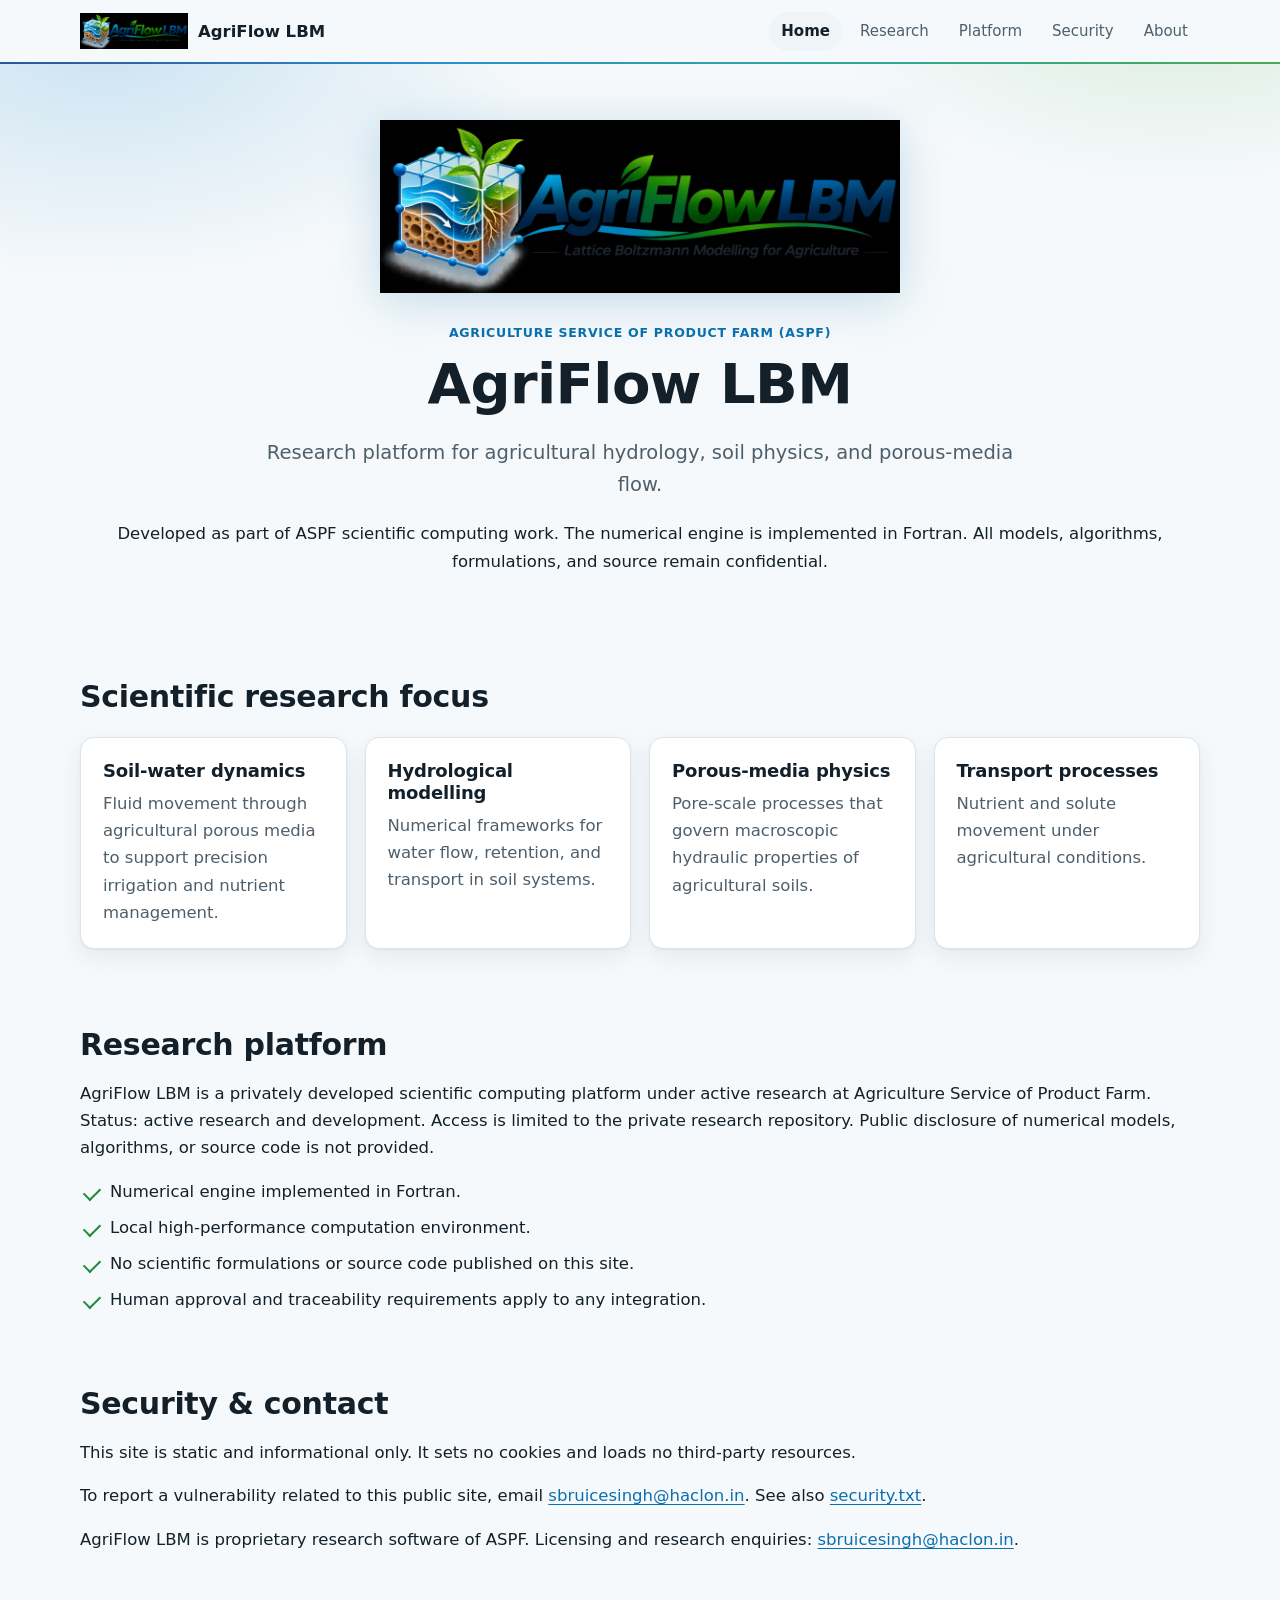
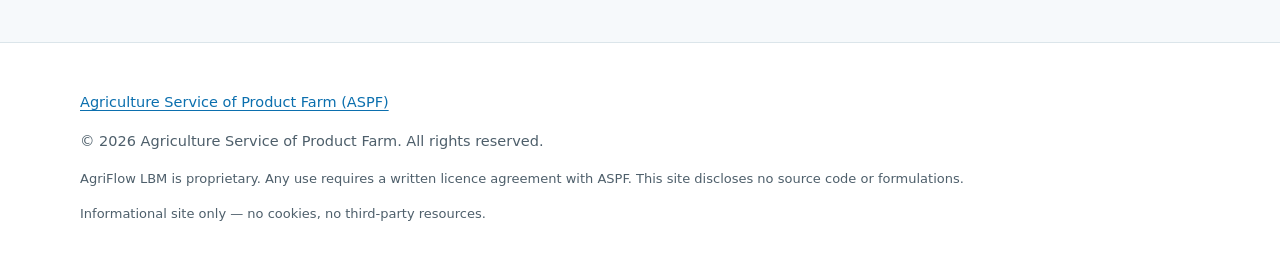
==== commit 027c1570: "Align public site with AUDP-ECM design system: shared CSS tokens, sticky header, theme support, larg" ====
--- a/index.html
+++ b/index.html
@@ -3,13 +3,13 @@
 <head>
   <meta charset="utf-8">
   <meta name="viewport" content="width=device-width, initial-scale=1">
-  <meta http-equiv="Content-Security-Policy" content="default-src 'none'; style-src 'self'; img-src 'self'; script-src 'self'; base-uri 'none'; form-action 'none'; frame-ancestors 'none'">
+  <meta http-equiv="Content-Security-Policy" content="default-src 'none'; style-src 'self'; img-src 'self'; base-uri 'none'; form-action 'none'; frame-ancestors 'none'">
   <meta name="referrer" content="strict-origin-when-cross-origin">
   <title>AgriFlow LBM — Agricultural Hydrology Research Platform | ASPF</title>
   <meta name="description" content="AgriFlow LBM by Agriculture Service of Product Farm (ASPF): research platform for agricultural hydrology, soil physics, and porous-media flow. Proprietary; no source or formulations disclosed.">
   <meta name="author" content="Agriculture Service of Product Farm">
   <meta name="robots" content="index, follow">
-  <meta name="theme-color" content="#1a5f4a">
+  <meta name="theme-color" content="#0b7285">
   <link rel="canonical" href="https://agriculture-service-of-product-farm.github.io/AgriFlow-LBM-Website/">
   <link rel="icon" href="logo.png" type="image/png">
   <link rel="stylesheet" href="style.css">
@@ -33,8 +33,11 @@
   </header>
 
   <main id="main">
-    <section class="hero">
+    <section class="hero hero-home">
       <div class="wrap">
+        <div class="hero-logo">
+          <img src="logo.png" alt="AgriFlow LBM — Agricultural Hydrology and Soil Physics" class="hero-img" width="640" height="160" fetchpriority="high">
+        </div>
         <p class="eyebrow">Agriculture Service of Product Farm (ASPF)</p>
         <h1>AgriFlow LBM</h1>
         <p class="lead">Research platform for agricultural hydrology, soil physics, and porous-media flow.</p>
@@ -44,7 +47,7 @@
 
     <section id="research" class="wrap">
       <h2>Scientific research focus</h2>
-      <div class="grid">
+      <div class="grid three">
         <div class="card"><h3>Soil-water dynamics</h3><p>Fluid movement through agricultural porous media to support precision irrigation and nutrient management.</p></div>
         <div class="card"><h3>Hydrological modelling</h3><p>Numerical frameworks for water flow, retention, and transport in soil systems.</p></div>
         <div class="card"><h3>Porous-media physics</h3><p>Pore-scale processes that govern macroscopic hydraulic properties of agricultural soils.</p></div>
--- a/style.css
+++ b/style.css
@@ -1,37 +1,135 @@
+/* AgriFlow LBM website — © 2026 ASPF. All rights reserved. Matches AUDP-ECM design system. */
+
 :root {
-  --bg: #ffffff;
-  --text: #1a1a1a;
-  --muted: #4a5568;
-  --accent: #1a5f4a;
-  --border: #e2e8f0;
-  --card: #f7fafc;
+  --navy: #0d3b8c;
+  --blue: #0b7fc7;
+  --teal: #11998e;
+  --green: #2e9e3a;
+  --brand-grad: linear-gradient(90deg, var(--navy), var(--blue) 35%, var(--teal) 65%, var(--green));
+  --text-grad: var(--brand-grad);
+  --bg: #f6f9fb;
+  --surface: #ffffff;
+  --surface-2: #eef4f7;
+  --text: #13202a;
+  --muted: #4e5f6b;
+  --line: #dbe5ea;
+  --accent: #0b6fae;
+  --accent-ink: #ffffff;
+  --ok: #1f8a3b;
+  --ok-bg: #e5f6ea;
+  --shadow: 0 1px 2px rgb(16 32 48 / 6%), 0 8px 24px rgb(16 32 48 / 7%);
+  --radius: 14px;
+  color-scheme: light;
 }
+
+@media (prefers-color-scheme: dark) {
+  :root:not([data-theme="light"]) {
+    --bg: #0b1116;
+    --surface: #121b22;
+    --surface-2: #17232c;
+    --text: #e4ecf1;
+    --muted: #9aaab5;
+    --line: #23323c;
+    --accent: #4cc3f0;
+    --shadow: 0 1px 2px rgb(0 0 0 / 40%), 0 10px 30px rgb(0 0 0 / 35%);
+    --text-grad: linear-gradient(90deg, #5aa9ff, #3cc8f0 40%, #2fd3b0 70%, #5be07a);
+    color-scheme: dark;
+  }
+}
+
+:root[data-theme="dark"] {
+  --bg: #0b1116;
+  --surface: #121b22;
+  --surface-2: #17232c;
+  --text: #e4ecf1;
+  --muted: #9aaab5;
+  --line: #23323c;
+  --accent: #4cc3f0;
+  --shadow: 0 1px 2px rgb(0 0 0 / 40%), 0 10px 30px rgb(0 0 0 / 35%);
+  --text-grad: linear-gradient(90deg, #5aa9ff, #3cc8f0 40%, #2fd3b0 70%, #5be07a);
+  color-scheme: dark;
+}
+
 * { box-sizing: border-box; }
-body { margin: 0; font-family: system-ui, -apple-system, Segoe UI, Roboto, sans-serif; line-height: 1.6; color: var(--text); background: var(--bg); }
-.skip { position: absolute; left: -9999px; }
-.skip:focus { position: static; padding: 0.5rem; background: #000; color: #fff; }
-.wrap { max-width: 960px; margin: 0 auto; padding: 0 1.25rem; }
-.top { border-bottom: 1px solid var(--border); }
-.bar { display: flex; align-items: center; justify-content: space-between; padding: 0.75rem 0; }
-.brand { display: flex; align-items: center; gap: 0.6rem; text-decoration: none; color: var(--text); font-weight: 600; }
-.brand-logo { height: 36px; width: auto; }
-nav a { margin-left: 1.25rem; color: var(--muted); text-decoration: none; }
-nav a[aria-current="page"], nav a:hover { color: var(--accent); }
-.hero { padding: 3rem 0 2rem; }
-.eyebrow { color: var(--accent); font-weight: 600; letter-spacing: 0.02em; }
-h1 { font-size: 2.4rem; margin: 0.25rem 0; }
-.lead { font-size: 1.25rem; color: var(--muted); }
-.grid { display: grid; grid-template-columns: repeat(auto-fit, minmax(220px, 1fr)); gap: 1rem; margin: 1.5rem 0; }
-.card { background: var(--card); border: 1px solid var(--border); border-radius: 8px; padding: 1rem 1.25rem; }
-.card h3 { margin-top: 0; color: var(--accent); }
-.checks { padding-left: 1.2rem; }
-.checks li { margin: 0.4rem 0; }
-.foot { border-top: 1px solid var(--border); margin-top: 3rem; padding: 1.5rem 0; color: var(--muted); font-size: 0.95rem; }
-.small { font-size: 0.85rem; }
-.doc { padding: 2rem 0; }
-a { color: var(--accent); }
-@media (max-width: 640px) {
-  .bar { flex-direction: column; align-items: flex-start; gap: 0.5rem; }
-  nav a { margin-left: 0; margin-right: 1rem; }
-  h1 { font-size: 1.8rem; }
+html { scroll-behavior: smooth; scroll-padding-top: 84px; }
+body {
+  margin: 0;
+  background: var(--bg);
+  color: var(--text);
+  font: 16.5px/1.65 system-ui, -apple-system, "Segoe UI", Roboto, Ubuntu, "Helvetica Neue", sans-serif;
+  -webkit-font-smoothing: antialiased;
 }
+img { max-width: 100%; height: auto; }
+a { color: var(--accent); text-underline-offset: 3px; }
+a:hover { text-decoration-thickness: 2px; }
+:focus-visible { outline: 3px solid var(--accent); outline-offset: 3px; border-radius: 6px; }
+
+.wrap { width: min(1120px, 100% - 40px); margin-inline: auto; }
+.skip { position: absolute; left: -999px; }
+.skip:focus { left: 16px; top: 10px; background: var(--surface); padding: 8px 14px; z-index: 50; }
+
+h1, h2, h3 { line-height: 1.2; letter-spacing: -0.01em; }
+h2 { font-size: clamp(24px, 3vw, 30px); margin: 0 0 14px; }
+h3 { font-size: 18px; margin: 0 0 8px; }
+.grad { background: var(--text-grad); -webkit-background-clip: text; background-clip: text; color: transparent; }
+
+.top {
+  position: sticky; top: 0; z-index: 30;
+  background: color-mix(in srgb, var(--bg) 82%, transparent);
+  backdrop-filter: saturate(160%) blur(12px);
+  -webkit-backdrop-filter: saturate(160%) blur(12px);
+  border-bottom: 1px solid var(--line);
+}
+.top::after { content: ""; position: absolute; left: 0; right: 0; bottom: -1px; height: 2px; background: var(--brand-grad); opacity: .85; }
+.bar { display: flex; align-items: center; gap: 18px; padding: 12px 0; }
+.brand { display: inline-flex; align-items: center; gap: 10px; text-decoration: none; color: var(--text); font-weight: 650; }
+.brand-logo { height: 36px; width: auto; display: block; }
+#site-nav { display: flex; gap: 6px; flex-wrap: wrap; margin-left: auto; }
+#site-nav a {
+  color: var(--muted); text-decoration: none; font-size: 15px; font-weight: 500;
+  padding: 7px 12px; border-radius: 999px; transition: background .2s, color .2s;
+}
+#site-nav a:hover { color: var(--text); background: var(--surface-2); }
+#site-nav a[aria-current="page"] { color: var(--text); background: var(--surface-2); font-weight: 650; }
+
+.hero { position: relative; padding: 64px 0 40px; overflow: hidden; isolation: isolate; }
+.hero::before {
+  content: ""; position: absolute; inset: -40% -10% auto; height: 120%;
+  background:
+    radial-gradient(40% 50% at 15% 30%, color-mix(in srgb, var(--blue) 18%, transparent), transparent 70%),
+    radial-gradient(35% 45% at 85% 20%, color-mix(in srgb, var(--green) 16%, transparent), transparent 70%);
+  pointer-events: none; z-index: -1;
+}
+.hero-home { padding-top: 56px; text-align: center; }
+.hero-logo { margin: 0 0 22px; }
+.hero-img { width: min(520px, 92%); height: auto; filter: drop-shadow(0 8px 24px rgb(11 111 174 / 22%)); }
+.eyebrow { color: var(--accent); font-weight: 650; letter-spacing: .06em; text-transform: uppercase; font-size: 12.5px; margin: 0 0 6px; }
+h1 { font-size: clamp(32px, 5.4vw, 56px); margin: 6px 0 18px; font-weight: 800; }
+.lead { font-size: clamp(17px, 2vw, 19.5px); color: var(--muted); max-width: 760px; margin-inline: auto; }
+
+section.wrap { padding: 48px 0 8px; }
+.grid { display: grid; gap: 18px; margin: 22px 0; }
+.grid.three { grid-template-columns: repeat(auto-fit, minmax(min(240px, 100%), 1fr)); }
+.card {
+  background: var(--surface); border: 1px solid var(--line); border-radius: var(--radius); padding: 22px;
+  min-width: 0; box-shadow: var(--shadow); position: relative; overflow: hidden;
+  transition: transform .2s, box-shadow .25s, border-color .25s;
+}
+.card::before { content: ""; position: absolute; inset: 0 0 auto; height: 3px; background: var(--brand-grad); opacity: 0; transition: opacity .25s; }
+.card:hover { transform: translateY(-4px); border-color: color-mix(in srgb, var(--accent) 40%, var(--line)); }
+.card:hover::before { opacity: 1; }
+.card p { color: var(--muted); margin: 0; }
+
+.checks { list-style: none; padding: 0; }
+.checks li { position: relative; padding-left: 30px; margin: 9px 0; }
+.checks li::before { content: ""; position: absolute; left: 4px; top: .55em; width: 14px; height: 8px;
+                     border-left: 2.5px solid var(--ok); border-bottom: 2.5px solid var(--ok); transform: rotate(-45deg); }
+
+.foot { margin-top: 64px; padding: 34px 0; border-top: 1px solid var(--line); color: var(--muted); font-size: 14.5px; background: var(--surface); }
+.small { font-size: 13px; }
+
+@media (max-width: 860px) {
+  .bar { flex-wrap: wrap; }
+  #site-nav { width: 100%; margin: 8px 0 0; }
+  .hero-img { width: min(420px, 100%); }
+}
